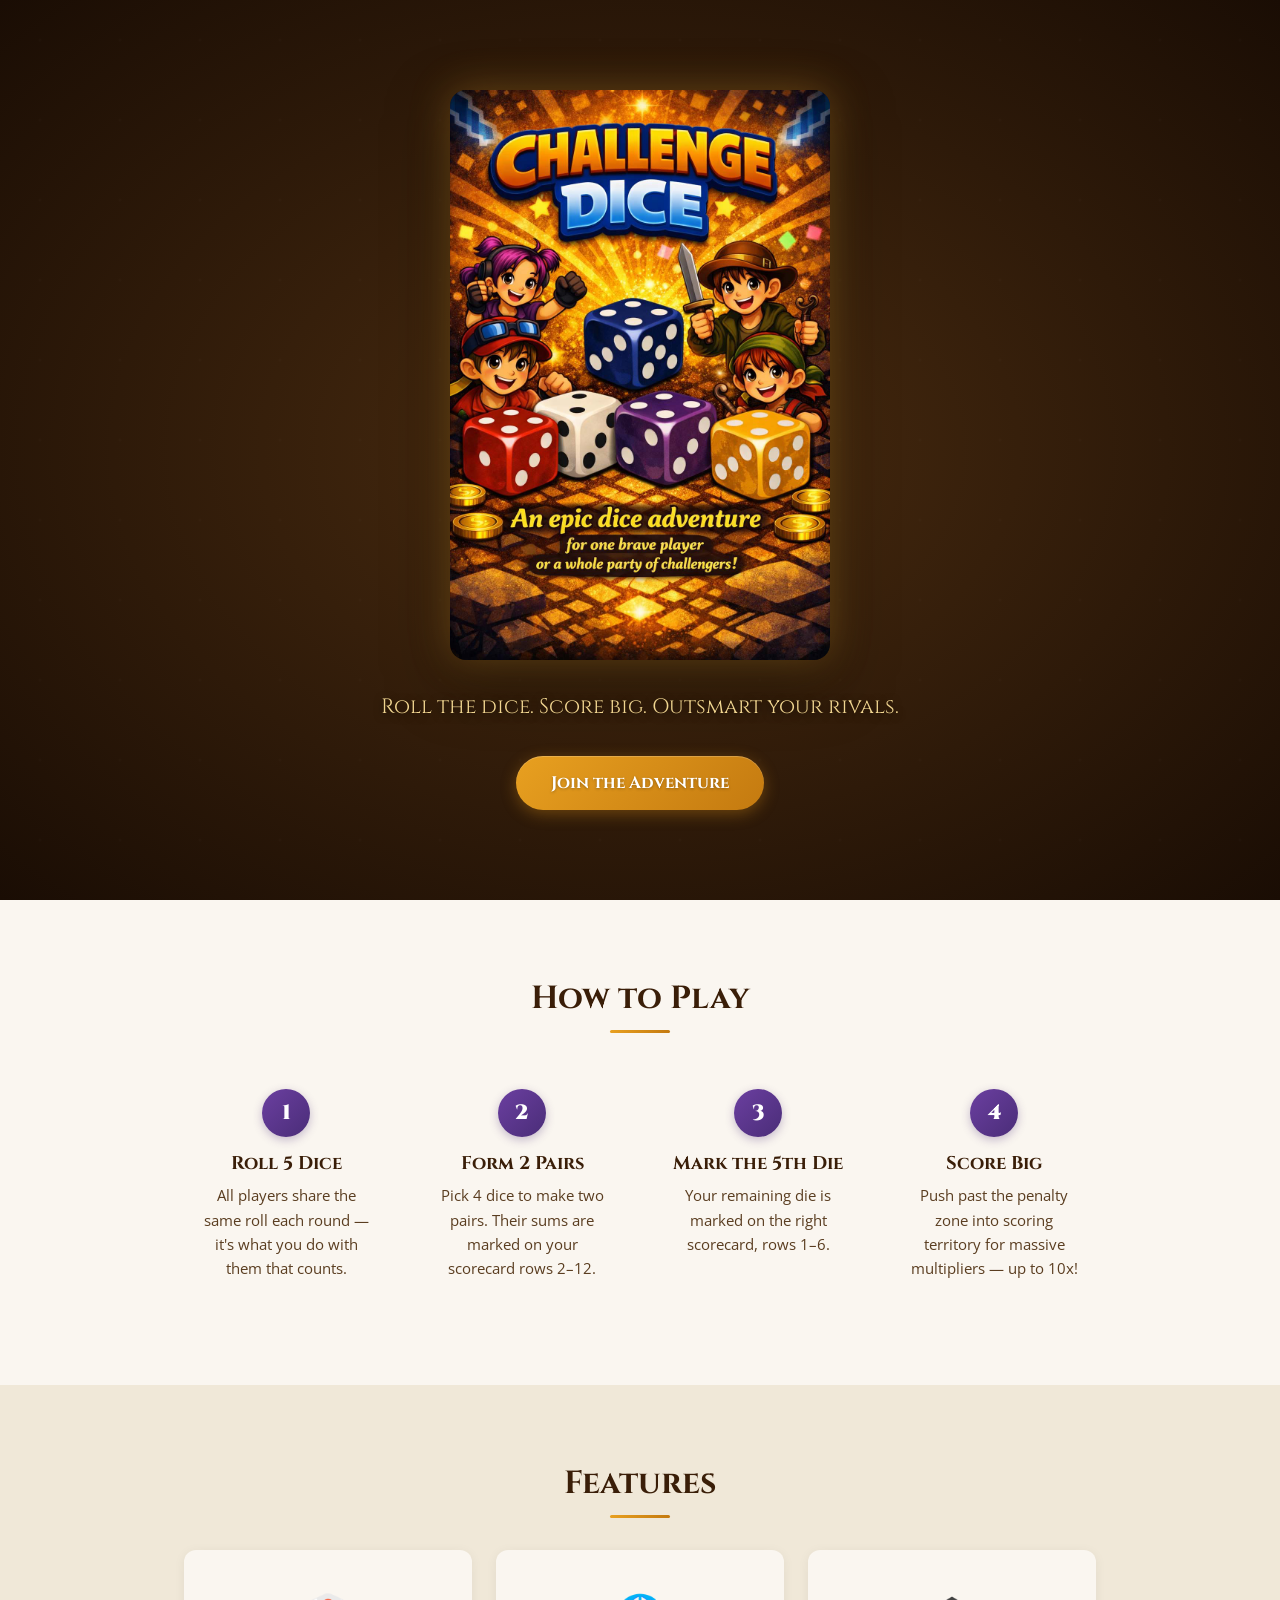
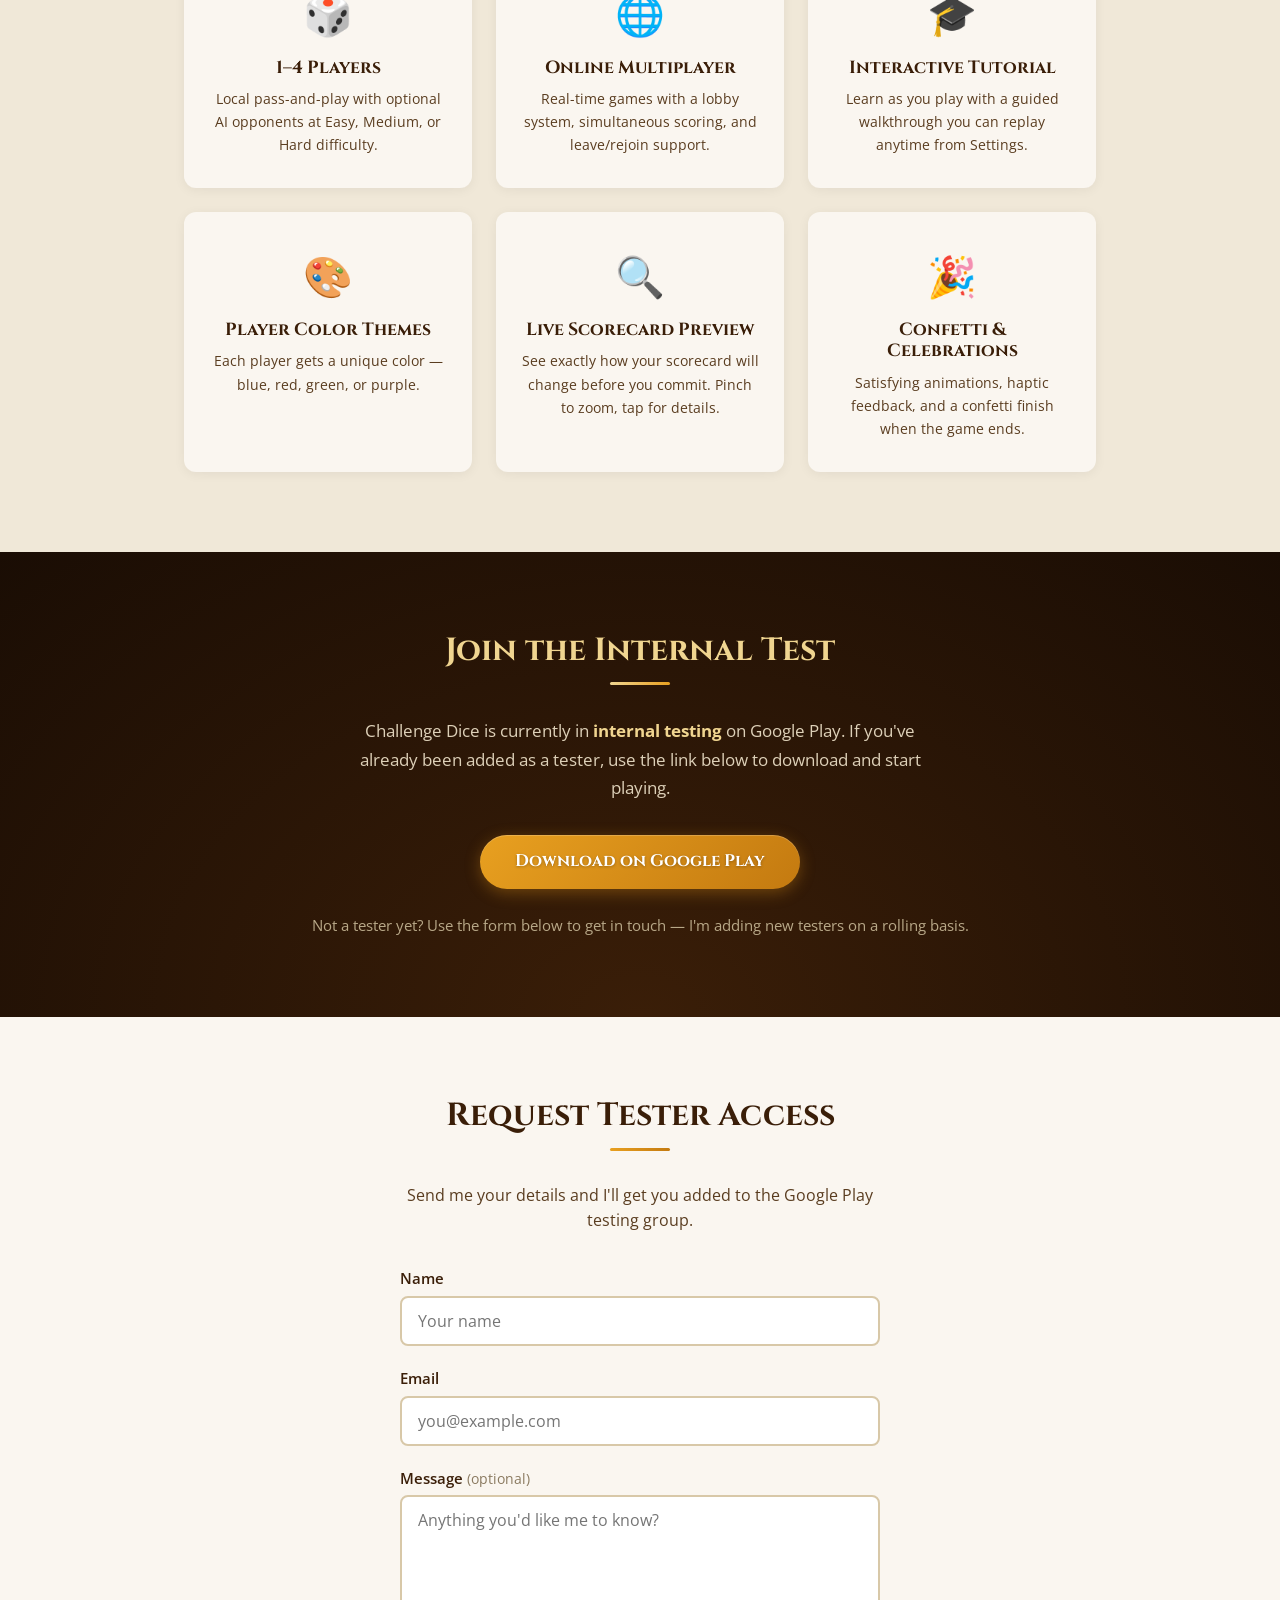
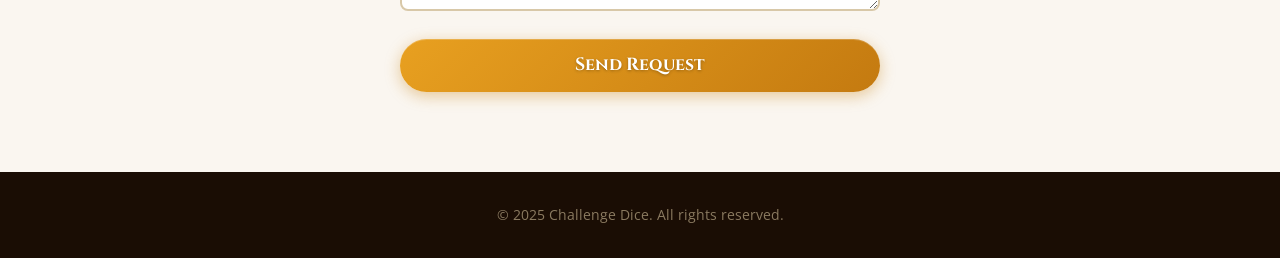
==== index.html @ 067169d5 "Initial Challenge Dice marketing site Static single-page site with hero, how-to-play, features, inte" ====
<!DOCTYPE html>
<html lang="en">
<head>
  <meta charset="UTF-8">
  <meta name="viewport" content="width=device-width, initial-scale=1.0">
  <title>Challenge Dice — An Epic Dice Adventure</title>
  <meta name="description" content="Challenge Dice is an epic dice adventure for one brave player or a whole party of challengers. Available on Android.">
  <link rel="preconnect" href="https://fonts.googleapis.com">
  <link rel="preconnect" href="https://fonts.gstatic.com" crossorigin>
  <link href="https://fonts.googleapis.com/css2?family=Cinzel:wght@700;900&family=Open+Sans:wght@400;600&display=swap" rel="stylesheet">
  <link rel="stylesheet" href="styles.css">
</head>
<body>

  <!-- Hero -->
  <header class="hero">
    <div class="hero-overlay"></div>
    <div class="hero-content">
      <img src="Splash Screen 2.jpg" alt="Challenge Dice — An epic dice adventure for one brave player or a whole party of challengers" class="splash-img">
      <p class="hero-tagline">Roll the dice. Score big. Outsmart your rivals.</p>
      <a href="#testing" class="cta-button">Join the Adventure</a>
    </div>
  </header>

  <!-- About -->
  <section id="about" class="section">
    <div class="container">
      <h2>How to Play</h2>
      <div class="how-to-play">
        <div class="step">
          <div class="step-number">1</div>
          <h3>Roll 5 Dice</h3>
          <p>All players share the same roll each round &mdash; it's what you do with them that counts.</p>
        </div>
        <div class="step">
          <div class="step-number">2</div>
          <h3>Form 2 Pairs</h3>
          <p>Pick 4 dice to make two pairs. Their sums are marked on your scorecard rows 2&ndash;12.</p>
        </div>
        <div class="step">
          <div class="step-number">3</div>
          <h3>Mark the 5th Die</h3>
          <p>Your remaining die is marked on the right scorecard, rows 1&ndash;6.</p>
        </div>
        <div class="step">
          <div class="step-number">4</div>
          <h3>Score Big</h3>
          <p>Push past the penalty zone into scoring territory for massive multipliers &mdash; up to 10x!</p>
        </div>
      </div>
    </div>
  </section>

  <!-- Features -->
  <section id="features" class="section section-alt">
    <div class="container">
      <h2>Features</h2>
      <div class="features-grid">
        <div class="feature-card">
          <div class="feature-icon">&#127922;</div>
          <h3>1&ndash;4 Players</h3>
          <p>Local pass-and-play with optional AI opponents at Easy, Medium, or Hard difficulty.</p>
        </div>
        <div class="feature-card">
          <div class="feature-icon">&#127760;</div>
          <h3>Online Multiplayer</h3>
          <p>Real-time games with a lobby system, simultaneous scoring, and leave/rejoin support.</p>
        </div>
        <div class="feature-card">
          <div class="feature-icon">&#127891;</div>
          <h3>Interactive Tutorial</h3>
          <p>Learn as you play with a guided walkthrough you can replay anytime from Settings.</p>
        </div>
        <div class="feature-card">
          <div class="feature-icon">&#127912;</div>
          <h3>Player Color Themes</h3>
          <p>Each player gets a unique color &mdash; blue, red, green, or purple.</p>
        </div>
        <div class="feature-card">
          <div class="feature-icon">&#128269;</div>
          <h3>Live Scorecard Preview</h3>
          <p>See exactly how your scorecard will change before you commit. Pinch to zoom, tap for details.</p>
        </div>
        <div class="feature-card">
          <div class="feature-icon">&#127881;</div>
          <h3>Confetti &amp; Celebrations</h3>
          <p>Satisfying animations, haptic feedback, and a confetti finish when the game ends.</p>
        </div>
      </div>
    </div>
  </section>

  <!-- Internal Testing -->
  <section id="testing" class="section section-cta">
    <div class="container">
      <h2>Join the Internal Test</h2>
      <p class="testing-intro">
        Challenge Dice is currently in <strong>internal testing</strong> on Google Play.
        If you've already been added as a tester, use the link below to download and start playing.
      </p>
      <a href="https://play.google.com/apps/internaltest/4700282476688526179" target="_blank" rel="noopener" class="cta-button">
        Download on Google Play
      </a>
      <p class="testing-note">
        Not a tester yet? Use the form below to get in touch &mdash; I'm adding new testers on a rolling basis.
      </p>
    </div>
  </section>

  <!-- Contact -->
  <section id="contact" class="section">
    <div class="container">
      <h2>Request Tester Access</h2>
      <p class="contact-intro">
        Send me your details and I'll get you added to the Google Play testing group.
      </p>
      <form class="contact-form" action="https://formspree.io/f/YOUR_FORM_ID" method="POST">
        <div class="form-group">
          <label for="name">Name</label>
          <input type="text" id="name" name="name" required placeholder="Your name">
        </div>
        <div class="form-group">
          <label for="email">Email</label>
          <input type="email" id="email" name="email" required placeholder="you@example.com">
        </div>
        <div class="form-group">
          <label for="message">Message <span class="optional">(optional)</span></label>
          <textarea id="message" name="message" rows="4" placeholder="Anything you'd like me to know?"></textarea>
        </div>
        <button type="submit" class="cta-button">Send Request</button>
      </form>
    </div>
  </section>

  <!-- Footer -->
  <footer class="footer">
    <div class="container">
      <p>&copy; 2025 Challenge Dice. All rights reserved.</p>
    </div>
  </footer>

</body>
</html>
---- styles.css ----
/* ===== Reset & Base ===== */
*, *::before, *::after {
  margin: 0;
  padding: 0;
  box-sizing: border-box;
}

html {
  scroll-behavior: smooth;
}

body {
  font-family: 'Open Sans', sans-serif;
  color: #2b1a0e;
  line-height: 1.6;
  background: #faf6f0;
}

h1, h2, h3 {
  font-family: 'Cinzel', serif;
  line-height: 1.2;
}

img {
  max-width: 100%;
  height: auto;
}

a {
  color: inherit;
  text-decoration: none;
}

.container {
  max-width: 960px;
  margin: 0 auto;
  padding: 0 1.5rem;
}

/* ===== Hero ===== */
.hero {
  position: relative;
  display: flex;
  align-items: center;
  justify-content: center;
  min-height: 100vh;
  background:
    radial-gradient(ellipse at center, #4a2c10 0%, #1a0d04 100%);
  overflow: hidden;
  text-align: center;
}

.hero-overlay {
  position: absolute;
  inset: 0;
  background: url('data:image/svg+xml,<svg xmlns="http://www.w3.org/2000/svg" width="80" height="80"><rect fill="none" width="80" height="80"/><circle fill="%23ffffff08" cx="40" cy="40" r="1.5"/></svg>');
  opacity: 0.4;
}

.hero-content {
  position: relative;
  z-index: 1;
  padding: 2rem 1.5rem;
}

.splash-img {
  width: 100%;
  max-width: 380px;
  border-radius: 16px;
  box-shadow:
    0 0 40px rgba(255, 180, 50, 0.3),
    0 20px 60px rgba(0, 0, 0, 0.5);
  margin-bottom: 1.5rem;
}

.hero-tagline {
  font-family: 'Cinzel', serif;
  font-size: 1.3rem;
  color: #f0d590;
  margin-bottom: 2rem;
  text-shadow: 0 2px 8px rgba(0, 0, 0, 0.6);
}

/* ===== CTA Button ===== */
.cta-button {
  display: inline-block;
  padding: 0.85rem 2.2rem;
  background: linear-gradient(135deg, #e8a020, #c47a10);
  color: #fff;
  font-family: 'Cinzel', serif;
  font-weight: 700;
  font-size: 1.05rem;
  border: none;
  border-radius: 50px;
  cursor: pointer;
  text-shadow: 0 1px 3px rgba(0, 0, 0, 0.3);
  box-shadow:
    0 4px 15px rgba(200, 130, 20, 0.4),
    inset 0 1px 0 rgba(255, 255, 255, 0.2);
  transition: transform 0.2s, box-shadow 0.2s;
}

.cta-button:hover {
  transform: translateY(-2px);
  box-shadow:
    0 6px 25px rgba(200, 130, 20, 0.55),
    inset 0 1px 0 rgba(255, 255, 255, 0.2);
}

.cta-button:active {
  transform: translateY(0);
}

/* ===== Sections ===== */
.section {
  padding: 5rem 0;
}

.section h2 {
  text-align: center;
  font-size: 2rem;
  color: #3a1e08;
  margin-bottom: 0.5rem;
  position: relative;
}

.section h2::after {
  content: '';
  display: block;
  width: 60px;
  height: 3px;
  background: linear-gradient(90deg, #e8a020, #c47a10);
  margin: 0.75rem auto 2rem;
  border-radius: 2px;
}

.section-alt {
  background: #f0e8d8;
}

/* ===== How to Play ===== */
.how-to-play {
  display: grid;
  grid-template-columns: repeat(auto-fit, minmax(200px, 1fr));
  gap: 2rem;
  margin-top: 1rem;
}

.step {
  text-align: center;
  padding: 1.5rem 1rem;
}

.step-number {
  display: inline-flex;
  align-items: center;
  justify-content: center;
  width: 48px;
  height: 48px;
  background: linear-gradient(135deg, #6b3fa0, #4a2d78);
  color: #fff;
  font-family: 'Cinzel', serif;
  font-size: 1.3rem;
  font-weight: 900;
  border-radius: 50%;
  margin-bottom: 1rem;
  box-shadow: 0 3px 10px rgba(75, 45, 120, 0.3);
}

.step h3 {
  font-size: 1.15rem;
  color: #3a1e08;
  margin-bottom: 0.5rem;
}

.step p {
  font-size: 0.95rem;
  color: #5a3d20;
}

/* ===== Features Grid ===== */
.features-grid {
  display: grid;
  grid-template-columns: repeat(auto-fit, minmax(260px, 1fr));
  gap: 1.5rem;
}

.feature-card {
  background: #faf6f0;
  border-radius: 12px;
  padding: 2rem 1.5rem;
  text-align: center;
  box-shadow: 0 2px 12px rgba(0, 0, 0, 0.06);
  transition: transform 0.2s, box-shadow 0.2s;
}

.feature-card:hover {
  transform: translateY(-4px);
  box-shadow: 0 8px 25px rgba(0, 0, 0, 0.1);
}

.feature-icon {
  font-size: 2.5rem;
  margin-bottom: 0.75rem;
}

.feature-card h3 {
  font-size: 1.1rem;
  color: #3a1e08;
  margin-bottom: 0.5rem;
}

.feature-card p {
  font-size: 0.9rem;
  color: #5a3d20;
}

/* ===== Testing CTA Section ===== */
.section-cta {
  background:
    radial-gradient(ellipse at bottom, #3a1e08 0%, #1a0d04 100%);
  color: #f0e8d8;
  text-align: center;
}

.section-cta h2 {
  color: #f0d590;
}

.section-cta h2::after {
  background: linear-gradient(90deg, #f0d590, #e8a020);
}

.testing-intro {
  max-width: 600px;
  margin: 0 auto 2rem;
  font-size: 1.05rem;
  line-height: 1.7;
  color: #ddd0b8;
}

.testing-intro strong {
  color: #f0d590;
}

.testing-note {
  margin-top: 1.5rem;
  font-size: 0.95rem;
  color: #b8a888;
}

/* ===== Contact Form ===== */
.contact-intro {
  text-align: center;
  max-width: 500px;
  margin: 0 auto 2rem;
  color: #5a3d20;
}

.contact-form {
  max-width: 480px;
  margin: 0 auto;
}

.form-group {
  margin-bottom: 1.25rem;
}

.form-group label {
  display: block;
  font-weight: 600;
  margin-bottom: 0.35rem;
  color: #3a1e08;
  font-size: 0.95rem;
}

.form-group .optional {
  font-weight: 400;
  color: #8a7a60;
  font-size: 0.85rem;
}

.form-group input,
.form-group textarea {
  width: 100%;
  padding: 0.75rem 1rem;
  border: 2px solid #d8c8a8;
  border-radius: 8px;
  font-family: 'Open Sans', sans-serif;
  font-size: 1rem;
  color: #2b1a0e;
  background: #fff;
  transition: border-color 0.2s;
}

.form-group input:focus,
.form-group textarea:focus {
  outline: none;
  border-color: #e8a020;
  box-shadow: 0 0 0 3px rgba(232, 160, 32, 0.15);
}

.form-group textarea {
  resize: vertical;
}

.contact-form .cta-button {
  width: 100%;
  font-size: 1.1rem;
  padding: 0.9rem;
}

/* ===== Footer ===== */
.footer {
  background: #1a0d04;
  color: #8a7a60;
  text-align: center;
  padding: 2rem 0;
  font-size: 0.85rem;
}

/* ===== Responsive ===== */
@media (max-width: 600px) {
  .hero-tagline {
    font-size: 1.05rem;
  }

  .section {
    padding: 3.5rem 0;
  }

  .section h2 {
    font-size: 1.6rem;
  }

  .how-to-play {
    grid-template-columns: 1fr 1fr;
    gap: 1rem;
  }

  .features-grid {
    grid-template-columns: 1fr;
  }
}
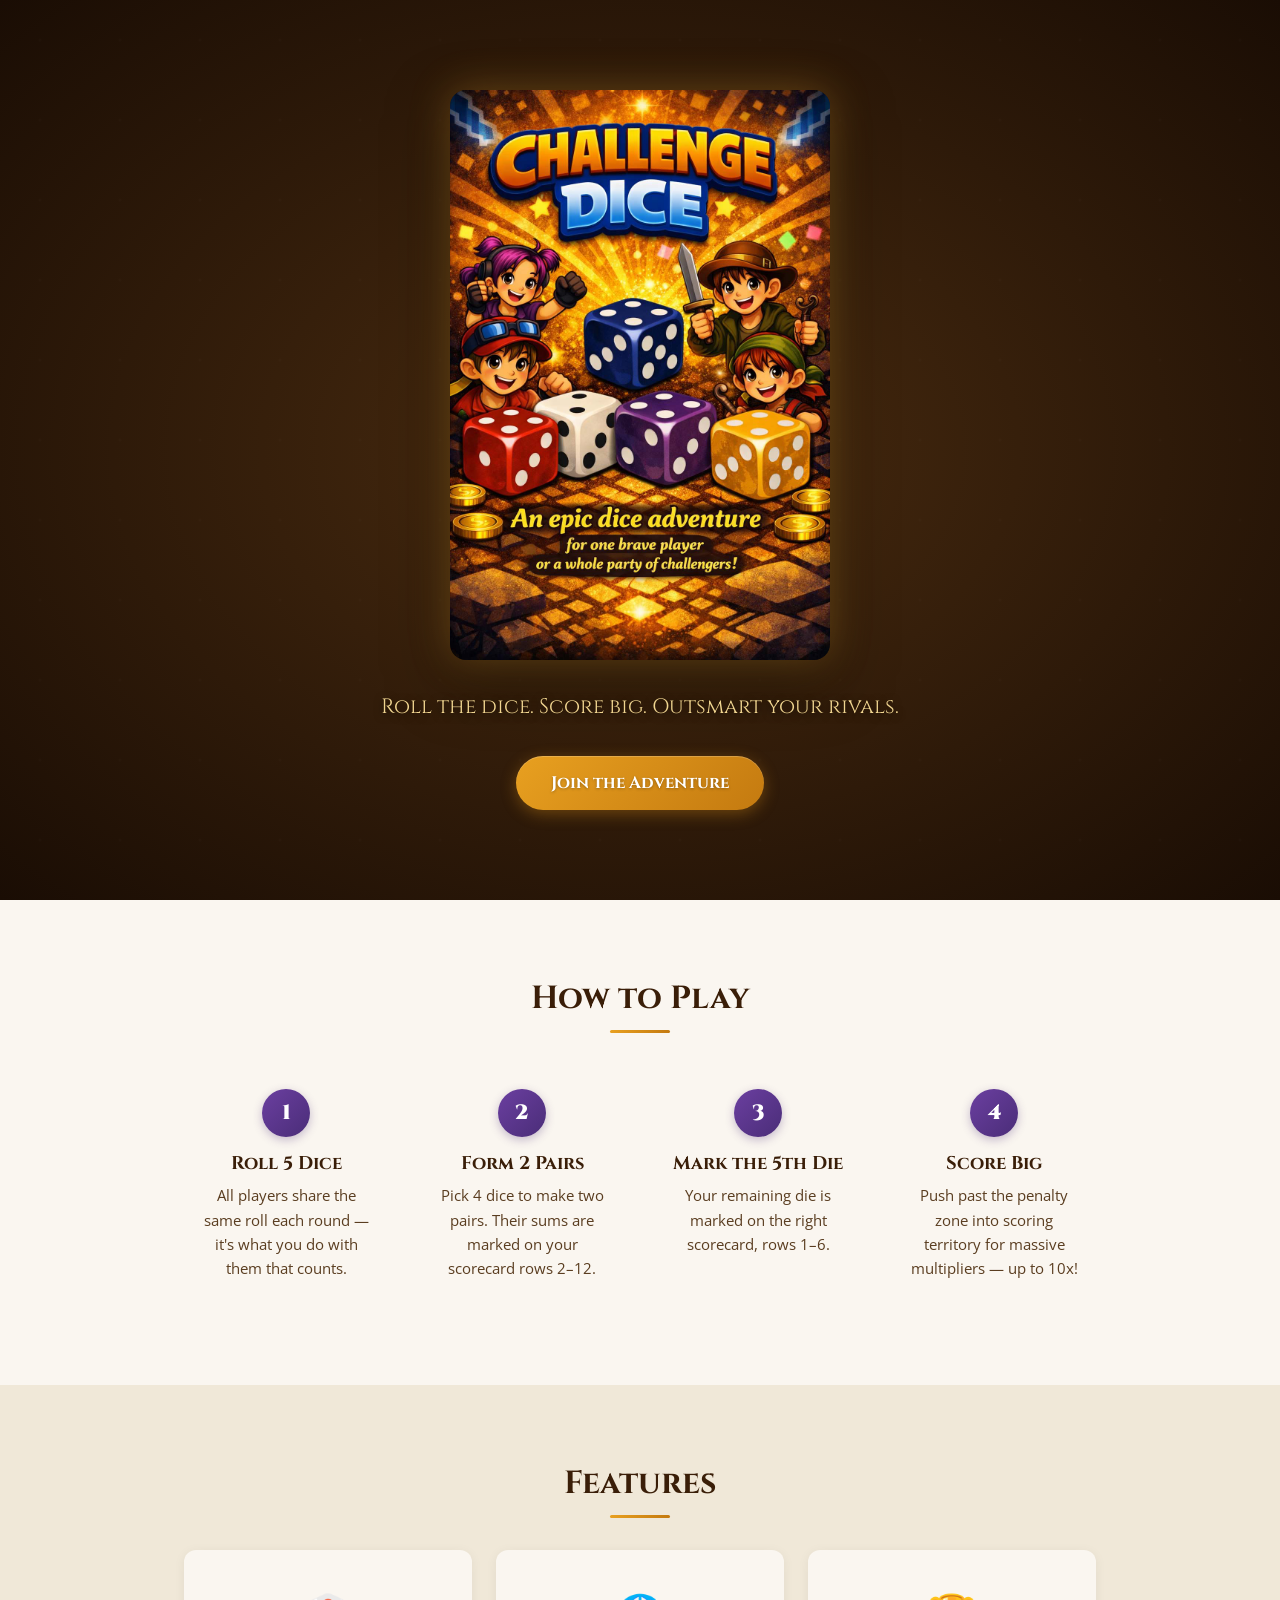
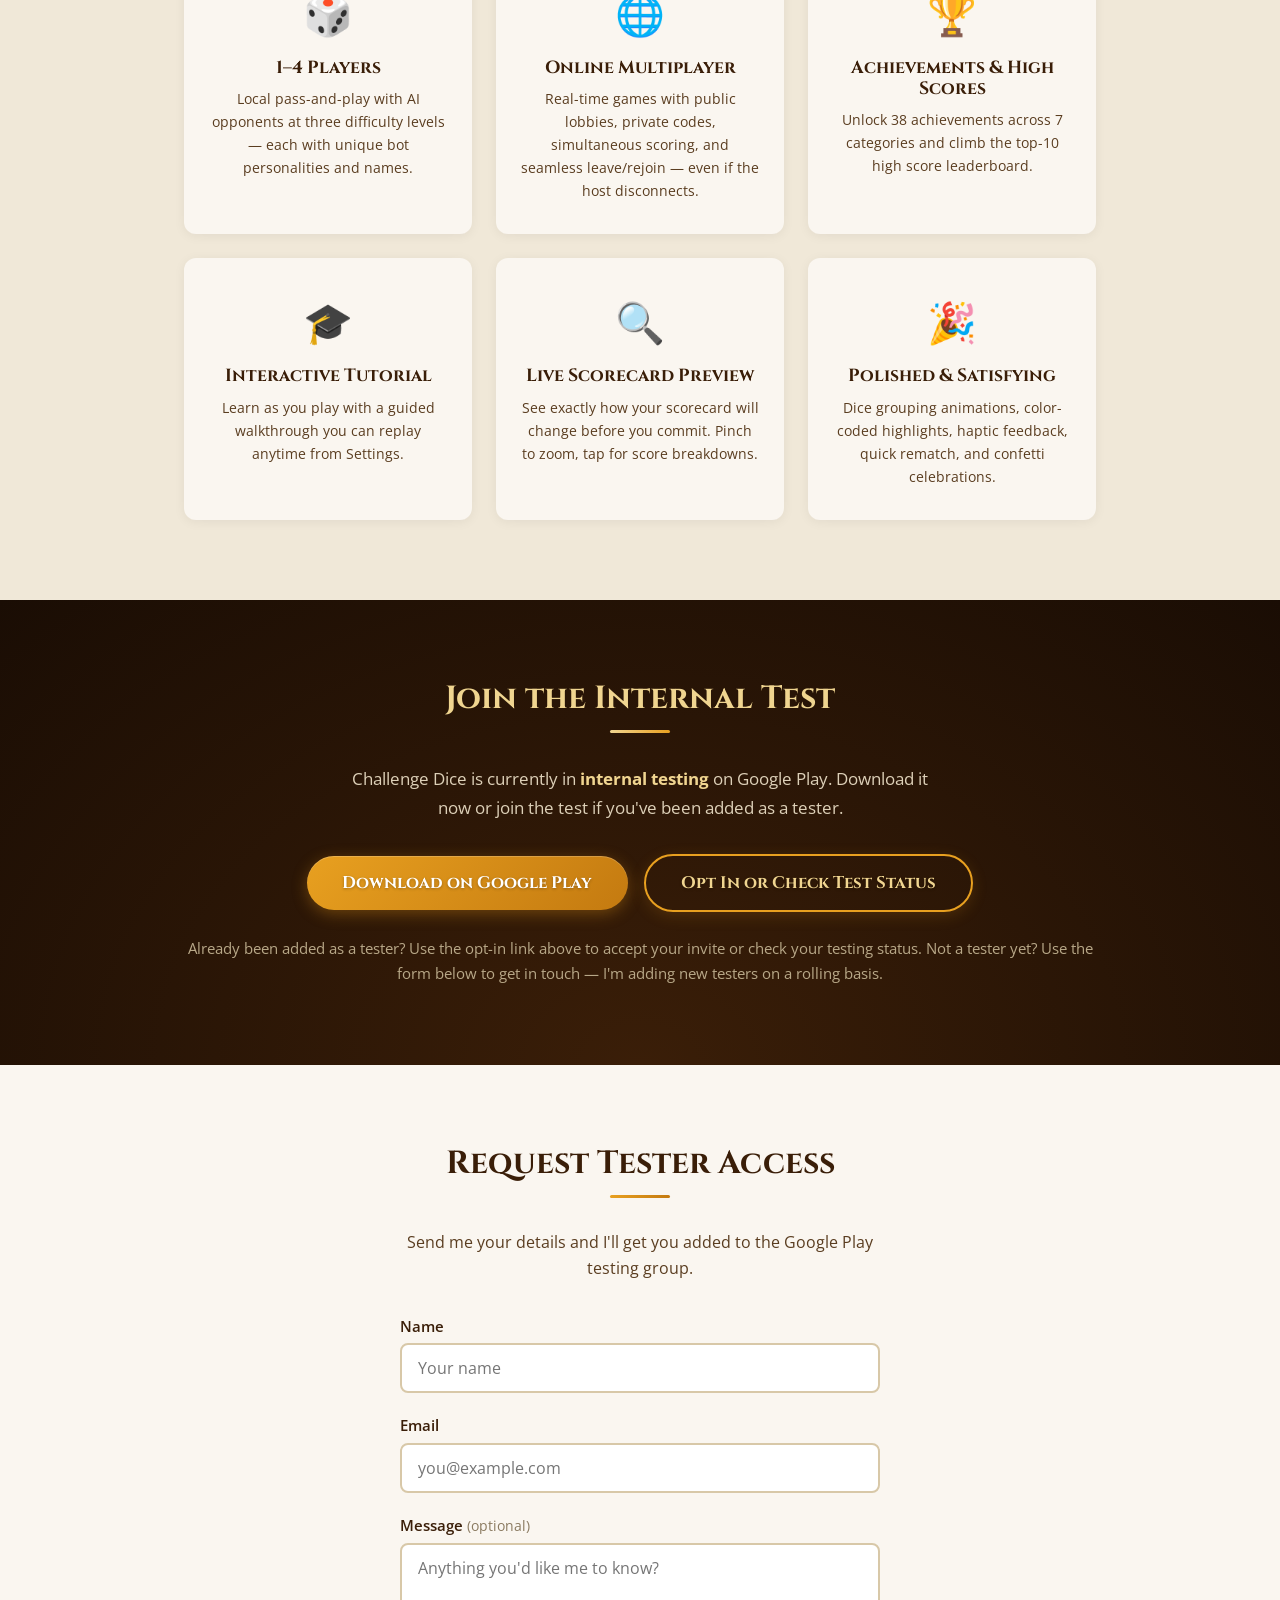
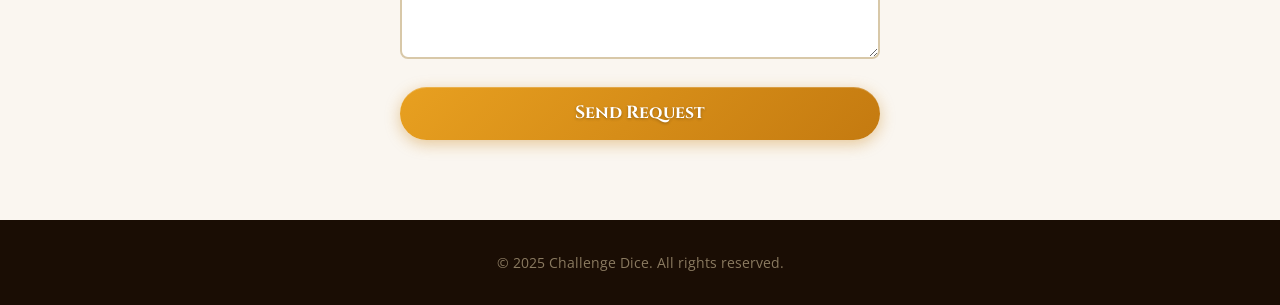
==== commit d62d5c3a: "Update features section and add separate download/opt-in buttons - Highlight achievements, high scor" ====
--- a/index.html
+++ b/index.html
@@ -59,12 +59,17 @@
         <div class="feature-card">
           <div class="feature-icon">&#127922;</div>
           <h3>1&ndash;4 Players</h3>
-          <p>Local pass-and-play with optional AI opponents at Easy, Medium, or Hard difficulty.</p>
+          <p>Local pass-and-play with AI opponents at three difficulty levels &mdash; each with unique bot personalities and names.</p>
         </div>
         <div class="feature-card">
           <div class="feature-icon">&#127760;</div>
           <h3>Online Multiplayer</h3>
-          <p>Real-time games with a lobby system, simultaneous scoring, and leave/rejoin support.</p>
+          <p>Real-time games with public lobbies, private codes, simultaneous scoring, and seamless leave/rejoin &mdash; even if the host disconnects.</p>
+        </div>
+        <div class="feature-card">
+          <div class="feature-icon">&#127942;</div>
+          <h3>Achievements &amp; High Scores</h3>
+          <p>Unlock 38 achievements across 7 categories and climb the top-10 high score leaderboard.</p>
         </div>
         <div class="feature-card">
           <div class="feature-icon">&#127891;</div>
@@ -72,19 +77,14 @@
           <p>Learn as you play with a guided walkthrough you can replay anytime from Settings.</p>
         </div>
         <div class="feature-card">
-          <div class="feature-icon">&#127912;</div>
-          <h3>Player Color Themes</h3>
-          <p>Each player gets a unique color &mdash; blue, red, green, or purple.</p>
-        </div>
-        <div class="feature-card">
           <div class="feature-icon">&#128269;</div>
           <h3>Live Scorecard Preview</h3>
-          <p>See exactly how your scorecard will change before you commit. Pinch to zoom, tap for details.</p>
+          <p>See exactly how your scorecard will change before you commit. Pinch to zoom, tap for score breakdowns.</p>
         </div>
         <div class="feature-card">
           <div class="feature-icon">&#127881;</div>
-          <h3>Confetti &amp; Celebrations</h3>
-          <p>Satisfying animations, haptic feedback, and a confetti finish when the game ends.</p>
+          <h3>Polished &amp; Satisfying</h3>
+          <p>Dice grouping animations, color-coded highlights, haptic feedback, quick rematch, and confetti celebrations.</p>
         </div>
       </div>
     </div>
@@ -96,12 +96,18 @@
       <h2>Join the Internal Test</h2>
       <p class="testing-intro">
         Challenge Dice is currently in <strong>internal testing</strong> on Google Play.
-        If you've already been added as a tester, use the link below to download and start playing.
+        Download it now or join the test if you've been added as a tester.
       </p>
-      <a href="https://play.google.com/apps/internaltest/4700282476688526179" target="_blank" rel="noopener" class="cta-button">
-        Download on Google Play
-      </a>
+      <div class="cta-group">
+        <a href="https://play.google.com/store/apps/details?id=com.justinhead.challengedice&hl=en-US&ah=55JgqFvxEYeNm7_lngBVDGqq2Wg" target="_blank" rel="noopener" class="cta-button">
+          Download on Google Play
+        </a>
+        <a href="https://play.google.com/apps/internaltest/4700282476688526179" target="_blank" rel="noopener" class="cta-button cta-button-secondary">
+          Opt In or Check Test Status
+        </a>
+      </div>
       <p class="testing-note">
+        Already been added as a tester? Use the opt-in link above to accept your invite or check your testing status.
         Not a tester yet? Use the form below to get in touch &mdash; I'm adding new testers on a rolling basis.
       </p>
     </div>
@@ -114,7 +120,7 @@
       <p class="contact-intro">
         Send me your details and I'll get you added to the Google Play testing group.
       </p>
-      <form class="contact-form" action="https://formspree.io/f/YOUR_FORM_ID" method="POST">
+      <form class="contact-form" action="https://formspree.io/f/xwvrqwlr" method="POST">
         <div class="form-group">
           <label for="name">Name</label>
           <input type="text" id="name" name="name" required placeholder="Your name">
--- a/styles.css
+++ b/styles.css
@@ -111,6 +111,26 @@
   transform: translateY(0);
 }
 
+.cta-button-secondary {
+  background: transparent;
+  border: 2px solid #e8a020;
+  color: #f0d590;
+  box-shadow: 0 4px 15px rgba(200, 130, 20, 0.2);
+}
+
+.cta-button-secondary:hover {
+  background: rgba(232, 160, 32, 0.15);
+  box-shadow: 0 6px 25px rgba(200, 130, 20, 0.35);
+}
+
+.cta-group {
+  display: flex;
+  flex-wrap: wrap;
+  gap: 1rem;
+  justify-content: center;
+  align-items: center;
+}
+
 /* ===== Sections ===== */
 .section {
   padding: 5rem 0;
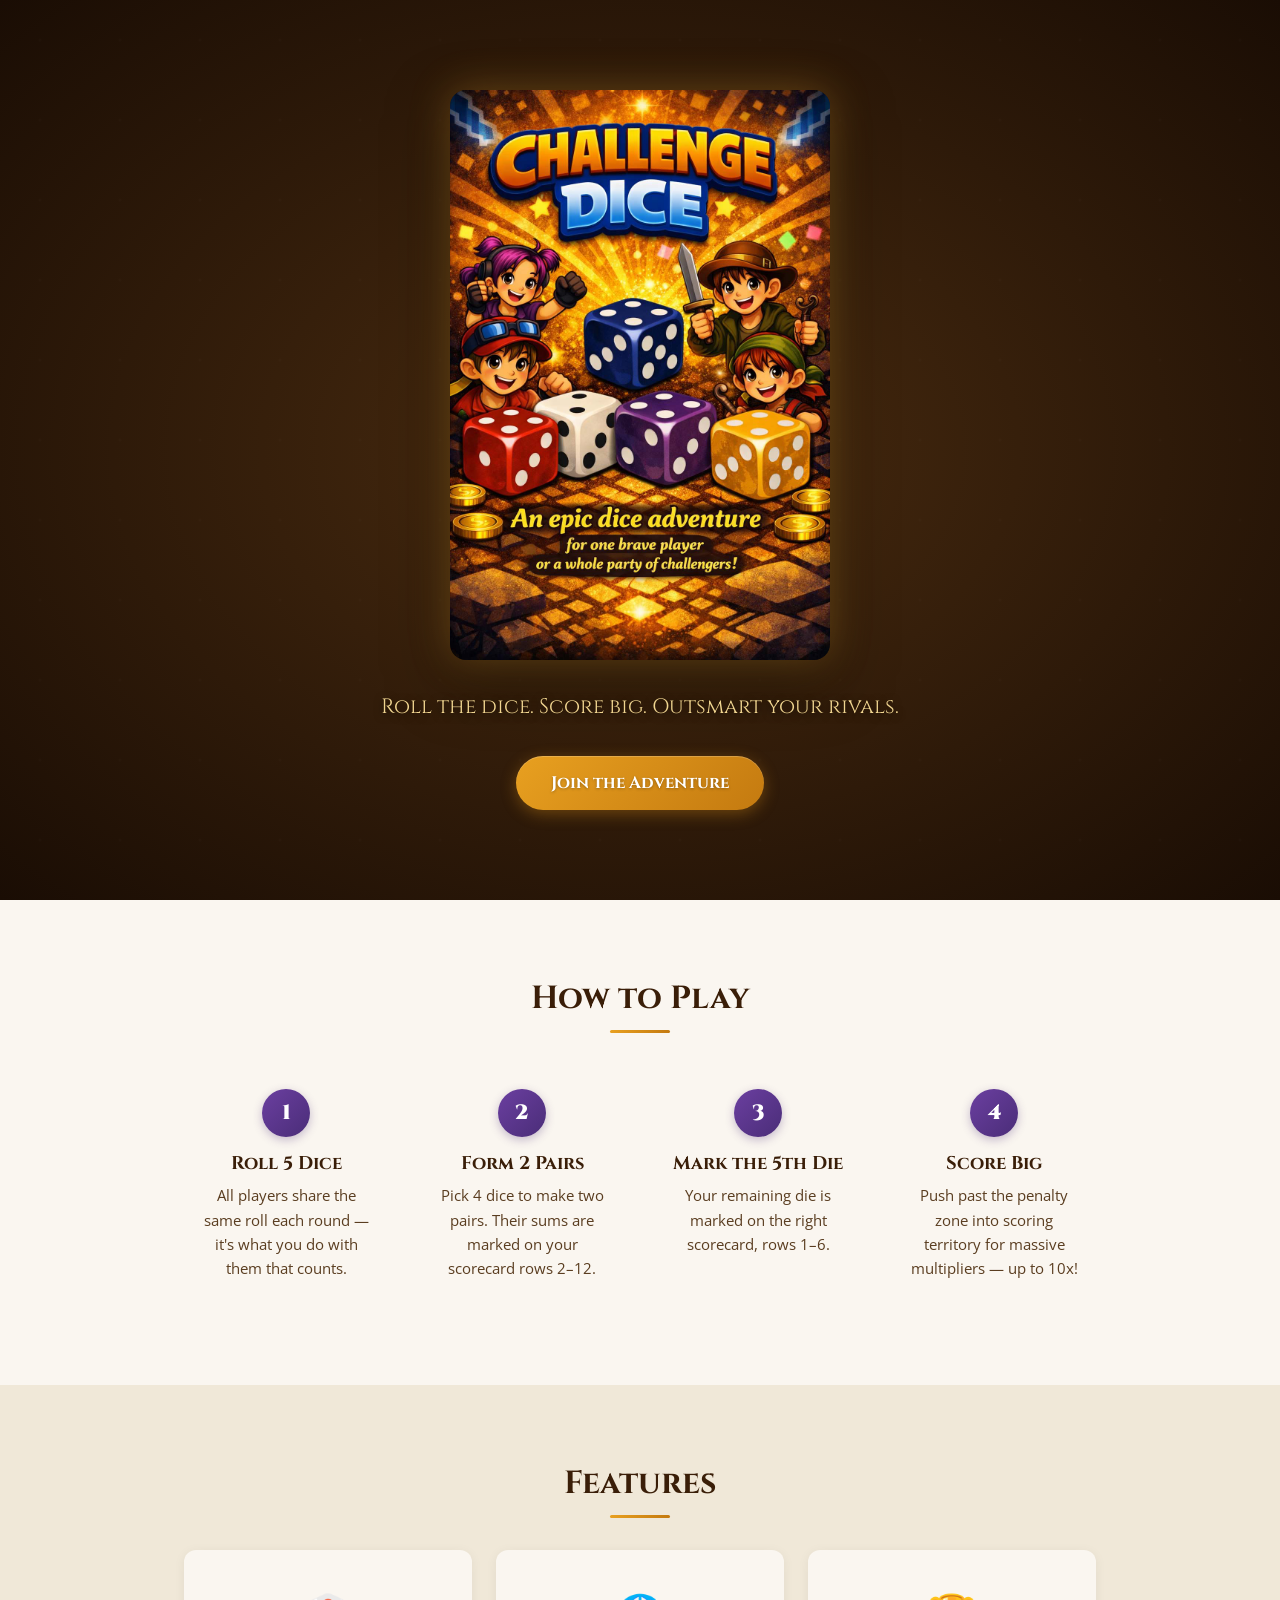
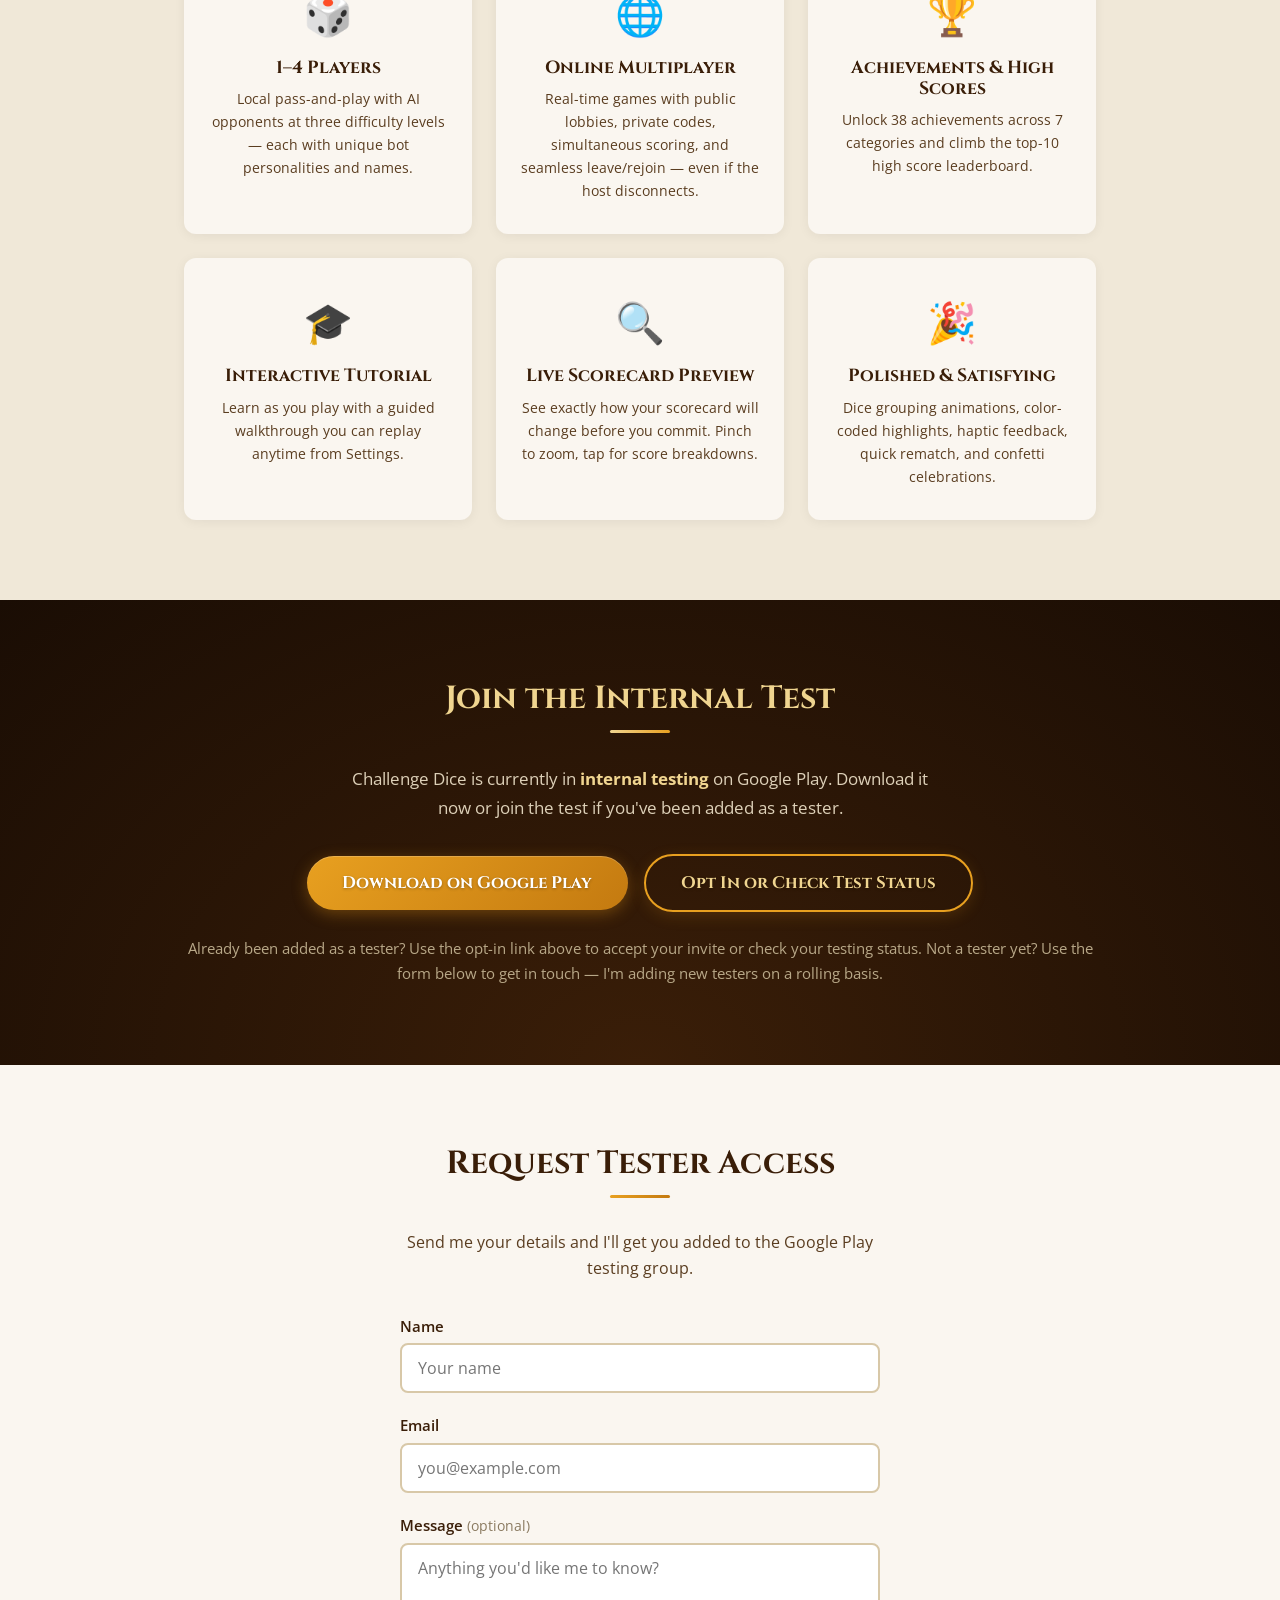
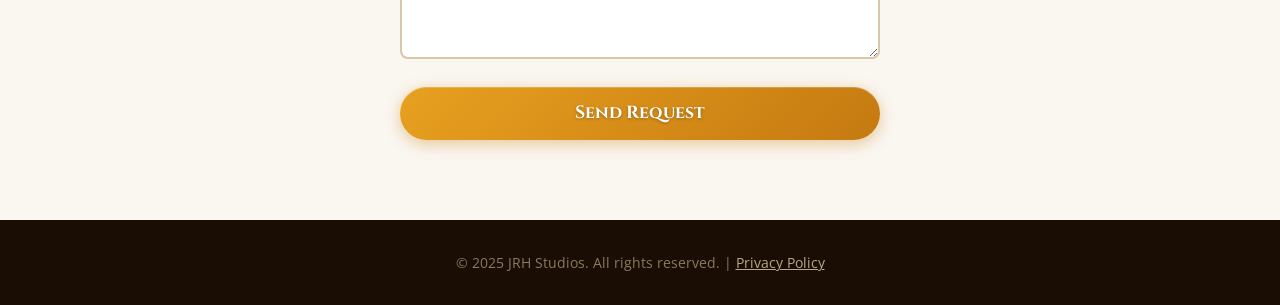
==== commit 421757cc: "Add privacy policy page and update footer - Create privacy.html with full privacy policy content - U" ====
--- a/index.html
+++ b/index.html
@@ -141,7 +141,7 @@
   <!-- Footer -->
   <footer class="footer">
     <div class="container">
-      <p>&copy; 2025 Challenge Dice. All rights reserved.</p>
+      <p>&copy; 2025 JRH Studios. All rights reserved. | <a href="privacy.html">Privacy Policy</a></p>
     </div>
   </footer>
 
--- a/styles.css
+++ b/styles.css
@@ -330,6 +330,90 @@
   padding: 0.9rem;
 }
 
+/* ===== Privacy Page ===== */
+.privacy-header {
+  background: #1a0d04;
+  padding: 1.25rem 0;
+}
+
+.back-link {
+  font-family: 'Cinzel', serif;
+  font-weight: 700;
+  color: #f0d590;
+  font-size: 0.95rem;
+  transition: color 0.2s;
+}
+
+.back-link:hover {
+  color: #e8a020;
+}
+
+.privacy-content h1 {
+  font-size: 2rem;
+  color: #3a1e08;
+  margin-bottom: 0.25rem;
+}
+
+.privacy-content .last-updated {
+  color: #8a7a60;
+  margin-bottom: 2rem;
+}
+
+.privacy-content h2 {
+  text-align: left;
+  font-size: 1.4rem;
+  margin-top: 2.5rem;
+}
+
+.privacy-content h2::after {
+  margin: 0.5rem 0 1rem;
+}
+
+.privacy-content h3 {
+  font-size: 1.1rem;
+  color: #3a1e08;
+  margin-top: 1.5rem;
+  margin-bottom: 0.5rem;
+}
+
+.privacy-content p {
+  color: #5a3d20;
+  margin-bottom: 1rem;
+}
+
+.privacy-content ul {
+  list-style: none;
+  padding: 0;
+  margin-bottom: 1rem;
+}
+
+.privacy-content ul li {
+  position: relative;
+  padding-left: 1.5rem;
+  margin-bottom: 0.6rem;
+  color: #5a3d20;
+}
+
+.privacy-content ul li::before {
+  content: '';
+  position: absolute;
+  left: 0;
+  top: 0.55rem;
+  width: 8px;
+  height: 8px;
+  background: linear-gradient(135deg, #e8a020, #c47a10);
+  border-radius: 50%;
+}
+
+.privacy-content a {
+  color: #c47a10;
+  text-decoration: underline;
+}
+
+.privacy-content a:hover {
+  color: #e8a020;
+}
+
 /* ===== Footer ===== */
 .footer {
   background: #1a0d04;
@@ -337,6 +421,15 @@
   text-align: center;
   padding: 2rem 0;
   font-size: 0.85rem;
+}
+
+.footer a {
+  color: #b8a888;
+  text-decoration: underline;
+}
+
+.footer a:hover {
+  color: #f0d590;
 }
 
 /* ===== Responsive ===== */
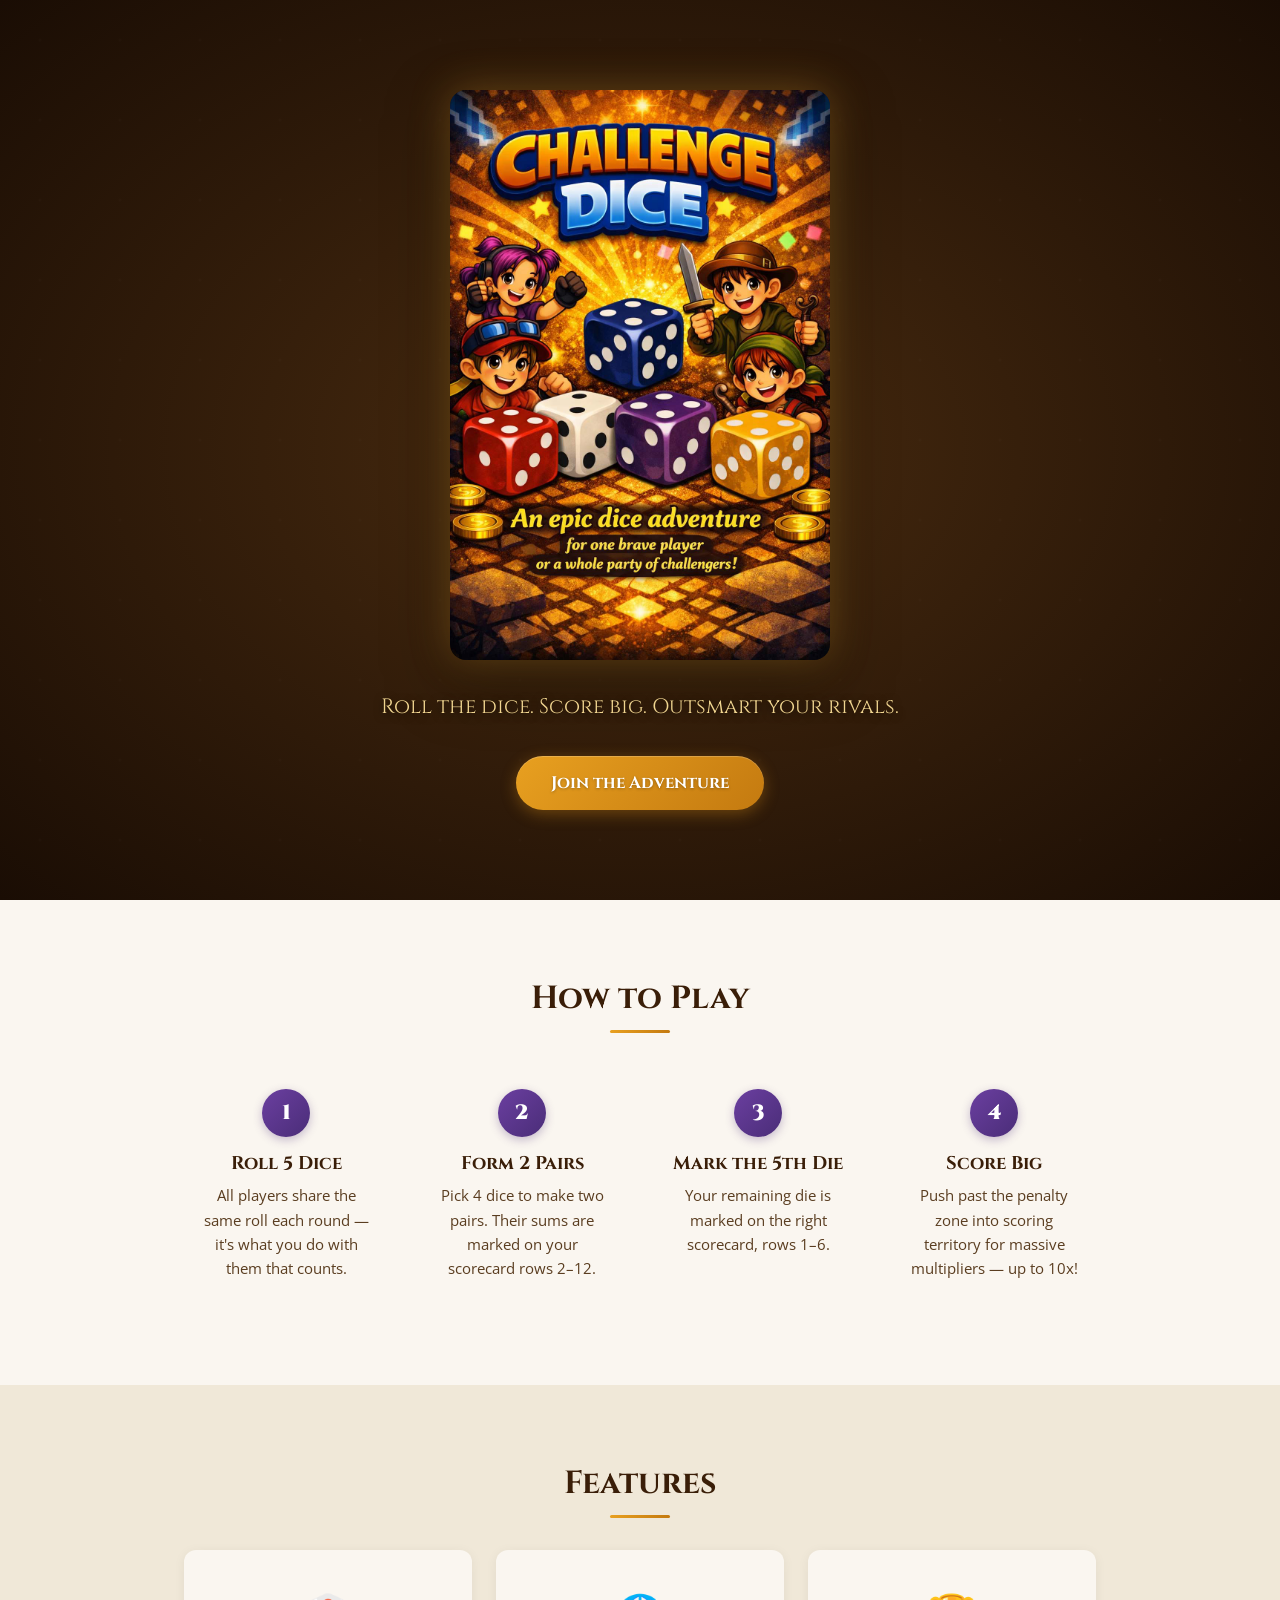
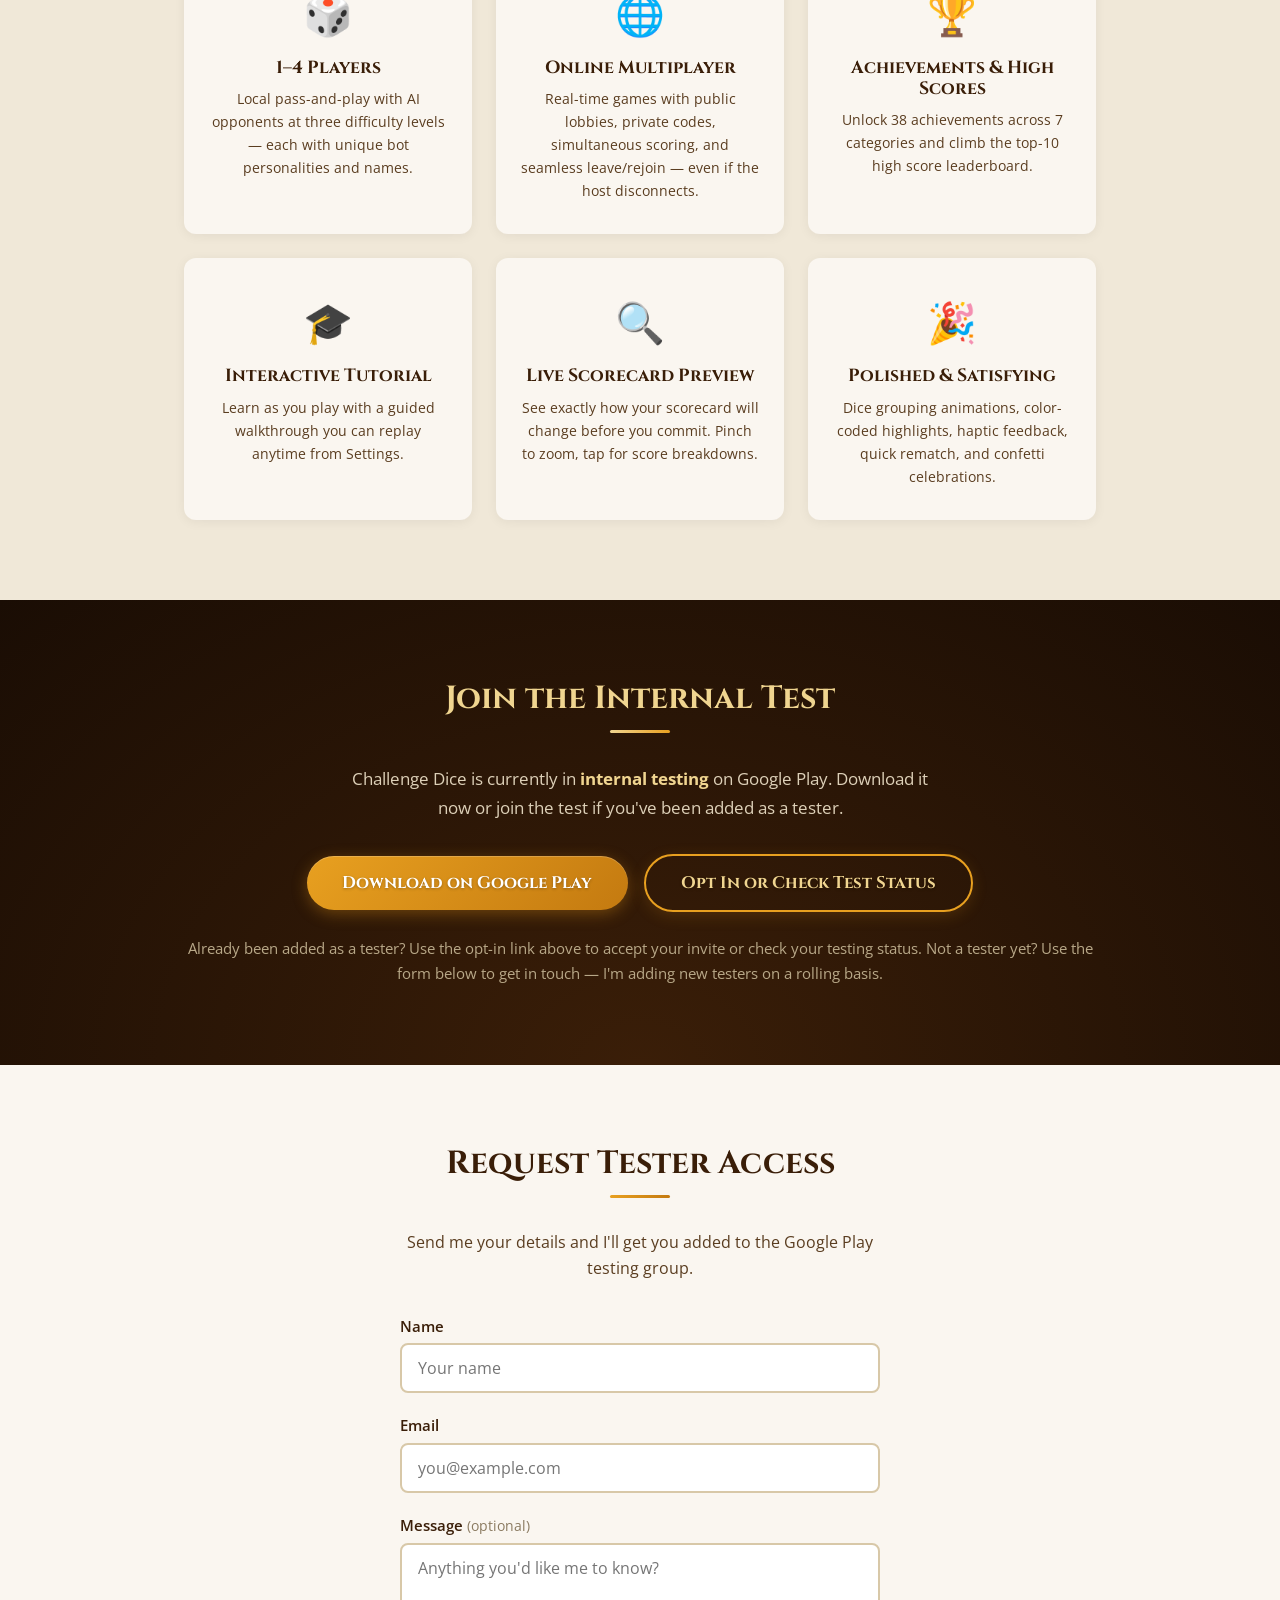
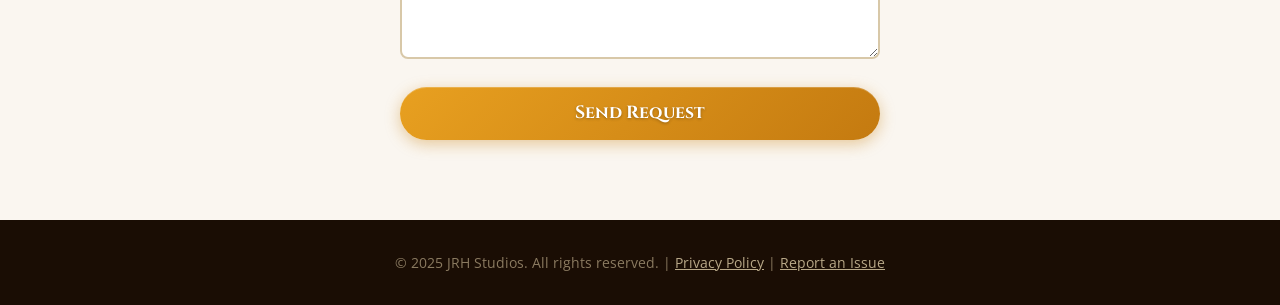
==== commit 0e6c6c80: "Add Report an Issue link to footer Co-Authored-By: Claude Opus 4.6 (1M context) <noreply@anthropic.c" ====
--- a/index.html
+++ b/index.html
@@ -141,7 +141,7 @@
   <!-- Footer -->
   <footer class="footer">
     <div class="container">
-      <p>&copy; 2025 JRH Studios. All rights reserved. | <a href="privacy.html">Privacy Policy</a></p>
+      <p>&copy; 2025 JRH Studios. All rights reserved. | <a href="privacy.html">Privacy Policy</a> | <a href="https://github.com/mrheadcase/challengedice-support/issues" target="_blank" rel="noopener">Report an Issue</a></p>
     </div>
   </footer>
 
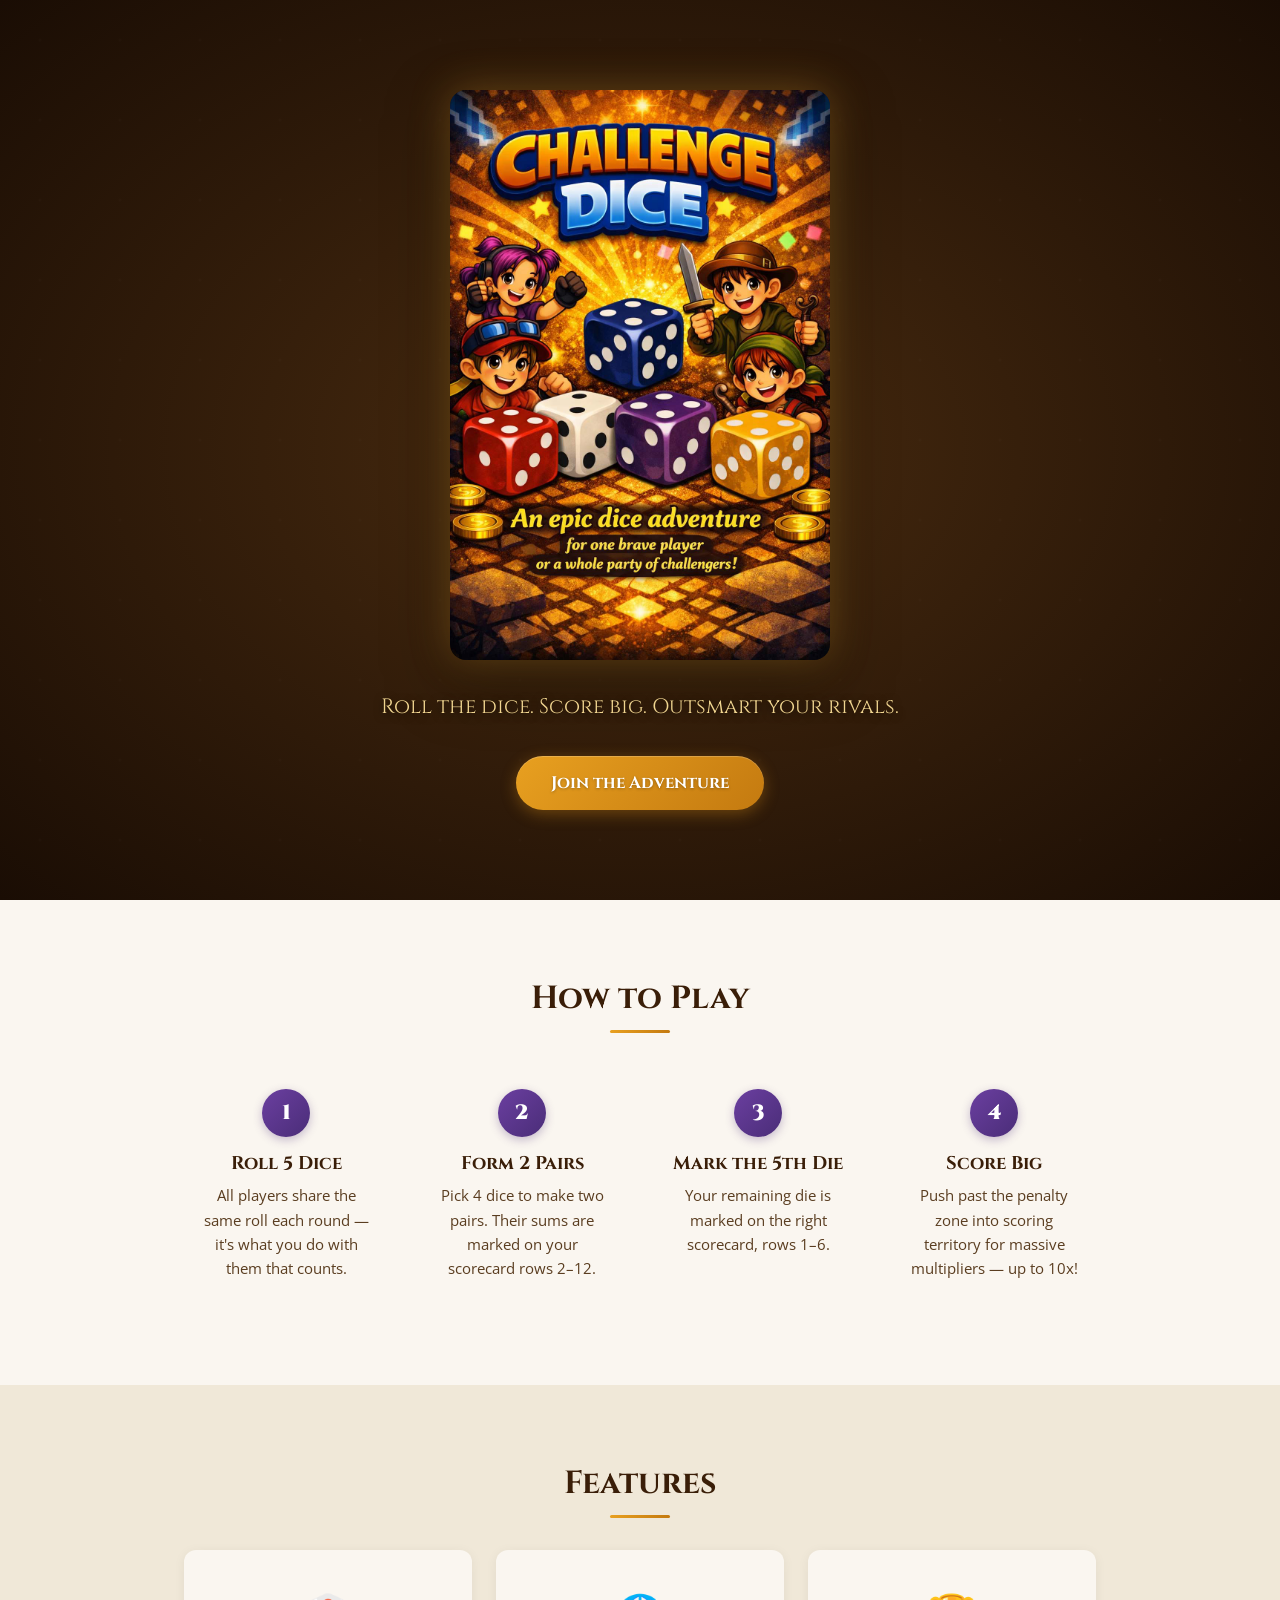
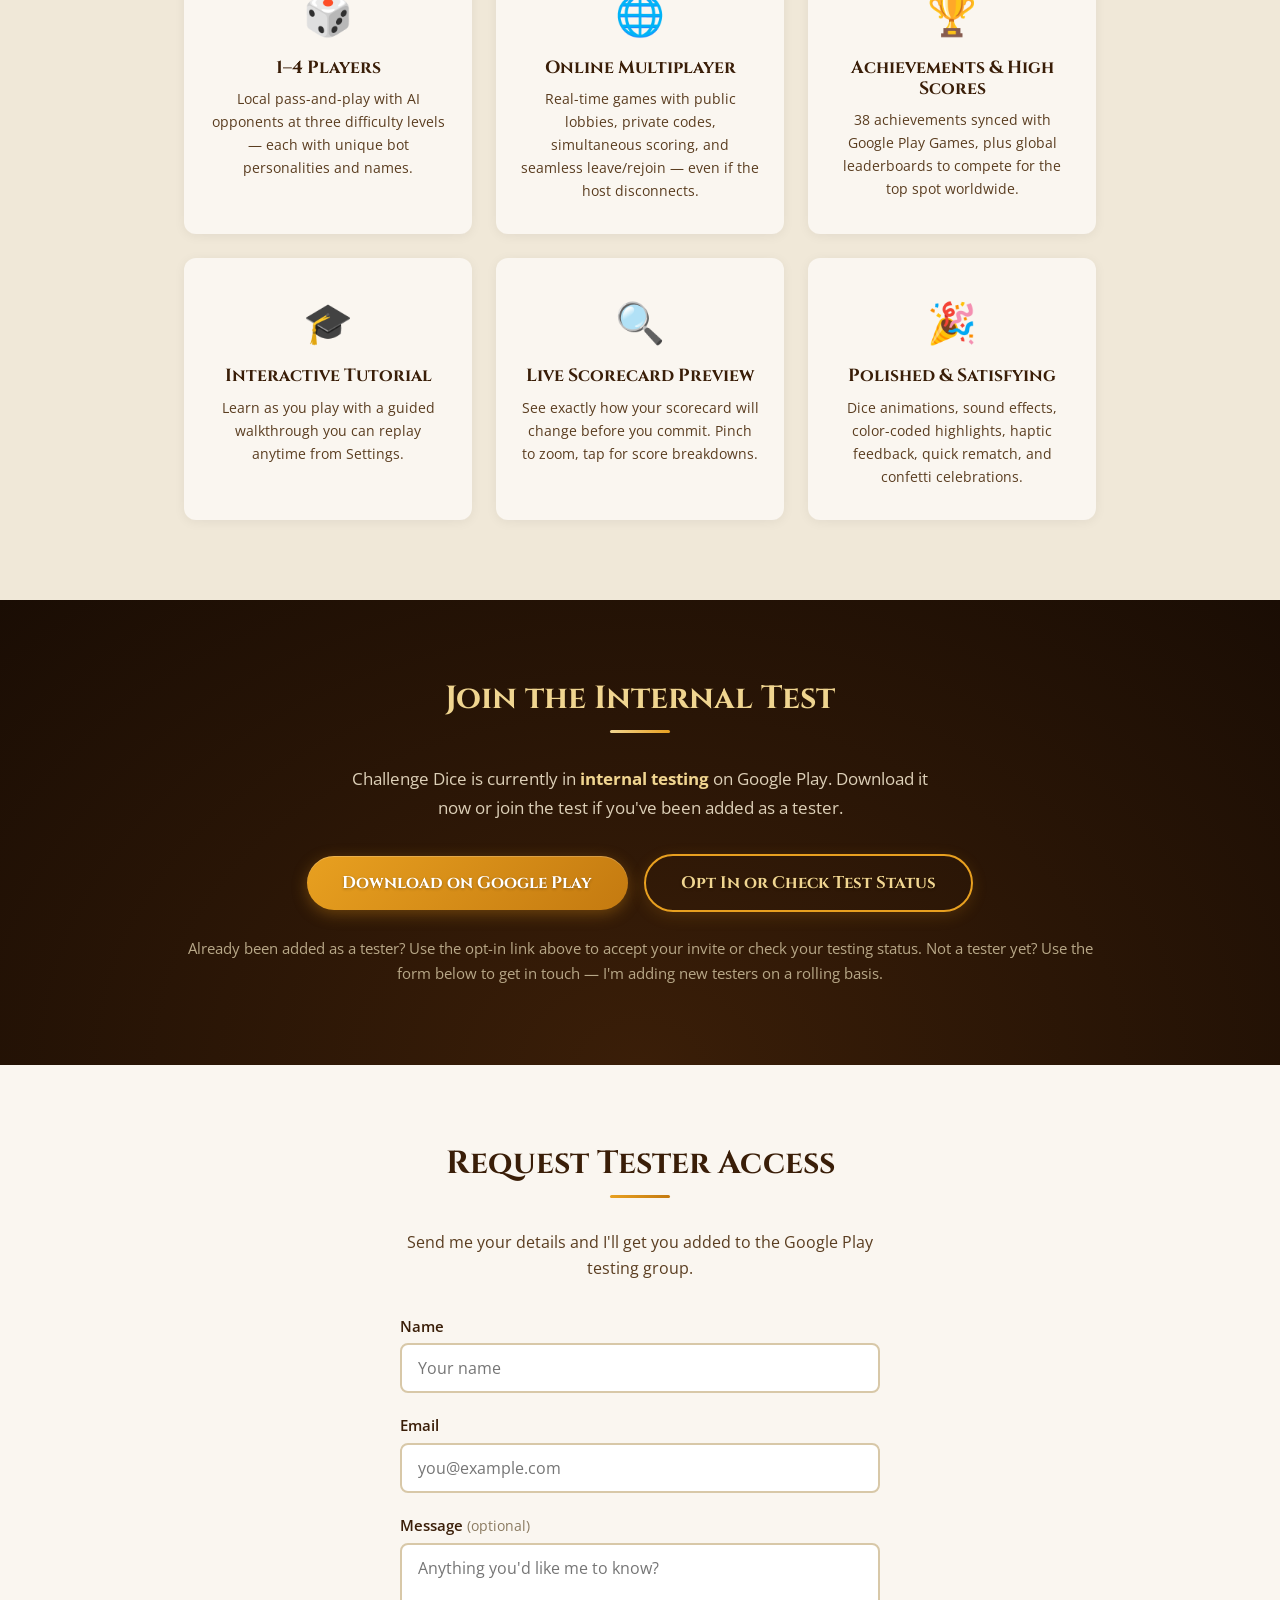
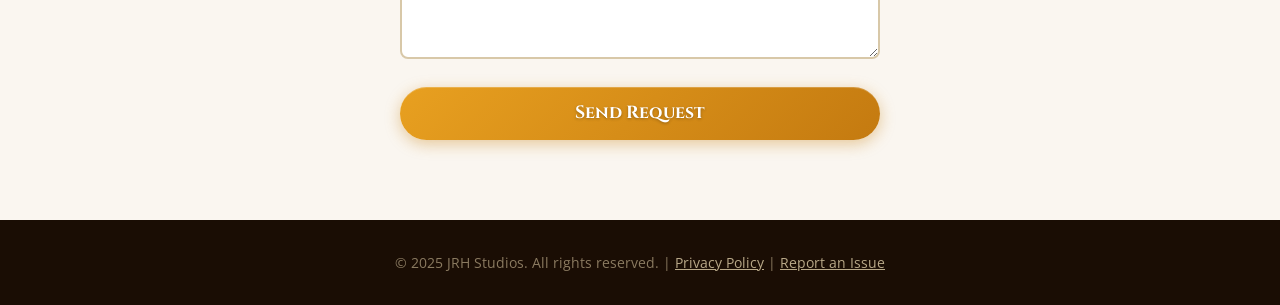
==== commit 9dbde556: "Update features for GPGS leaderboards and sound effects - Achievements card now highlights Google Pl" ====
--- a/index.html
+++ b/index.html
@@ -69,7 +69,7 @@
         <div class="feature-card">
           <div class="feature-icon">&#127942;</div>
           <h3>Achievements &amp; High Scores</h3>
-          <p>Unlock 38 achievements across 7 categories and climb the top-10 high score leaderboard.</p>
+          <p>38 achievements synced with Google Play Games, plus global leaderboards to compete for the top spot worldwide.</p>
         </div>
         <div class="feature-card">
           <div class="feature-icon">&#127891;</div>
@@ -84,7 +84,7 @@
         <div class="feature-card">
           <div class="feature-icon">&#127881;</div>
           <h3>Polished &amp; Satisfying</h3>
-          <p>Dice grouping animations, color-coded highlights, haptic feedback, quick rematch, and confetti celebrations.</p>
+          <p>Dice animations, sound effects, color-coded highlights, haptic feedback, quick rematch, and confetti celebrations.</p>
         </div>
       </div>
     </div>
